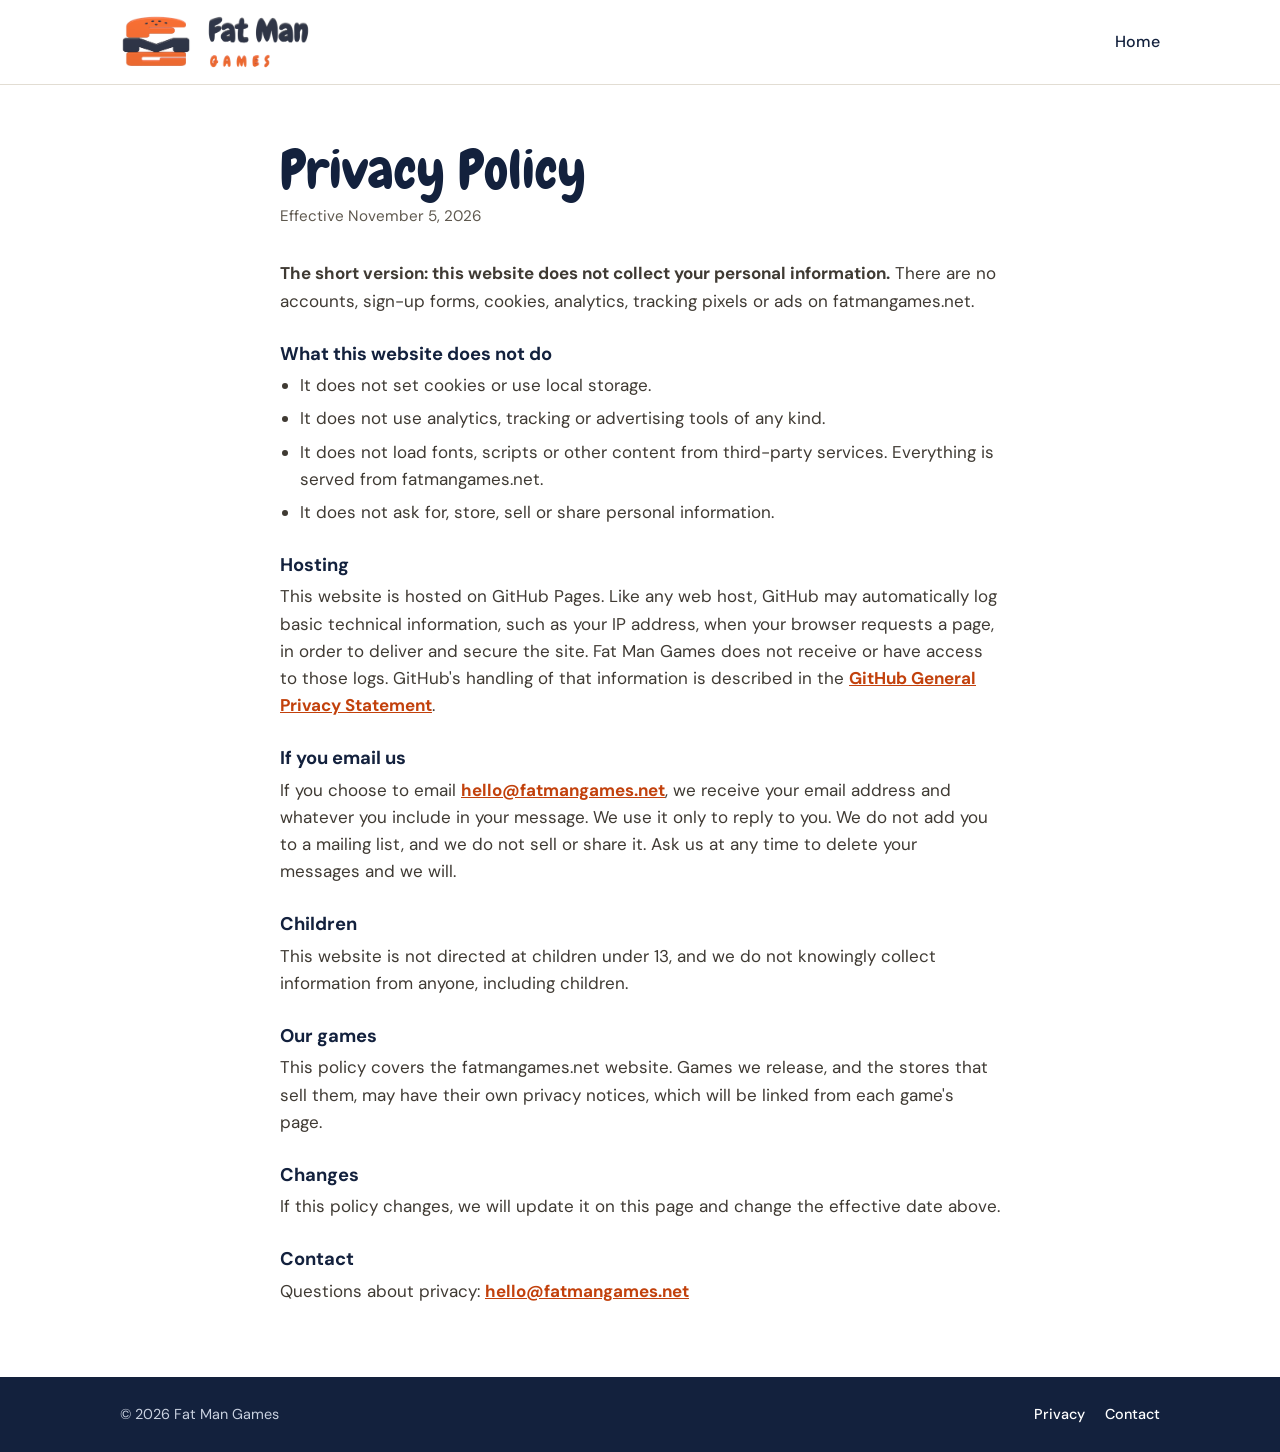
==== privacy.html @ a4a8132a "Add privacy policy, robots.txt and sitemap; self-host fonts; new hero animation" ====
<!doctype html>
<html lang="en">
<head>
<meta charset="utf-8">
<meta name="viewport" content="width=device-width,initial-scale=1">
<title>Privacy Policy · Fat Man Games</title>
<meta name="description" content="Privacy policy for fatmangames.net. This website does not collect personal information.">
<link rel="icon" href="logos/fmg3d-browser-icon-300.png">
<meta name="robots" content="index, follow, noai, noimageai">
<link rel="stylesheet" href="site.css">
</head>
<body>
<div class="fmg">
  <header class="sq-head"><div class="fmg-in">
    <a class="sq-logo" href="/" aria-label="Fat Man Games home"><img src="logos/fmg3d-logo-horizontal.png" alt="Fat Man Games" width="480" height="141"></a>
    <ul class="sq-nav"><li><a href="/">Home</a></li></ul>
  </div></header>

  <main class="fmg-doc">
    <div class="fmg-in">
      <h1>Privacy Policy</h1>
      <p class="fmg-date">Effective November 5, 2026</p>

      <p><strong>The short version: this website does not collect your personal information.</strong> There are no accounts, sign-up forms, cookies, analytics, tracking pixels or ads on fatmangames.net.</p>

      <h2>What this website does not do</h2>
      <ul>
        <li>It does not set cookies or use local storage.</li>
        <li>It does not use analytics, tracking or advertising tools of any kind.</li>
        <li>It does not load fonts, scripts or other content from third-party services. Everything is served from fatmangames.net.</li>
        <li>It does not ask for, store, sell or share personal information.</li>
      </ul>

      <h2>Hosting</h2>
      <p>This website is hosted on GitHub Pages. Like any web host, GitHub may automatically log basic technical information, such as your IP address, when your browser requests a page, in order to deliver and secure the site. Fat Man Games does not receive or have access to those logs. GitHub's handling of that information is described in the <a href="https://docs.github.com/site-policy/privacy-policies/github-general-privacy-statement">GitHub General Privacy Statement</a>.</p>

      <h2>If you email us</h2>
      <p>If you choose to email <a href="mailto:hello@fatmangames.net">hello@fatmangames.net</a>, we receive your email address and whatever you include in your message. We use it only to reply to you. We do not add you to a mailing list, and we do not sell or share it. Ask us at any time to delete your messages and we will.</p>

      <h2>Children</h2>
      <p>This website is not directed at children under 13, and we do not knowingly collect information from anyone, including children.</p>

      <h2>Our games</h2>
      <p>This policy covers the fatmangames.net website. Games we release, and the stores that sell them, may have their own privacy notices, which will be linked from each game's page.</p>

      <h2>Changes</h2>
      <p>If this policy changes, we will update it on this page and change the effective date above.</p>

      <h2>Contact</h2>
      <p>Questions about privacy: <a href="mailto:hello@fatmangames.net">hello@fatmangames.net</a></p>
    </div>
  </main>

  <footer class="fmg-foot">
    <div class="fmg-in"><span>© 2026 Fat Man Games</span><nav><a href="privacy.html">Privacy</a><a href="mailto:hello@fatmangames.net">Contact</a></nav></div>
  </footer>
</div>
</body>
</html>
---- site.css ----
/* Fonts are served from this site; no third-party requests. */
@font-face{font-family:"Chewy";src:url(fonts/chewy-400.woff2) format("woff2");font-weight:400;font-display:swap}
@font-face{font-family:"DM Sans";src:url(fonts/dm-sans-400.woff2) format("woff2");font-weight:400;font-display:swap}
@font-face{font-family:"DM Sans";src:url(fonts/dm-sans-500.woff2) format("woff2");font-weight:500;font-display:swap}
@font-face{font-family:"DM Sans";src:url(fonts/dm-sans-700.woff2) format("woff2");font-weight:700;font-display:swap}

html,body{margin:0;background:#FFFFFF;color-scheme:light}

.fmg{--navy:#13213D;--orange:#FF6B1A;--orange-text:#C2410C;--cream:#F3F1EC;--white:#FFFFFF;--soft:#5E584E;--line:#E2DDD3;
  font-family:"DM Sans",system-ui,sans-serif;font-size:17px;line-height:1.6;color:var(--navy);background:var(--white);text-align:left;
  min-height:100vh;display:flex;flex-direction:column}
.fmg *{box-sizing:border-box}
.fmg h1,.fmg h2,.fmg h3{font-family:"Chewy",system-ui,sans-serif;font-weight:400;letter-spacing:0;line-height:1.05;margin:0;color:inherit;text-transform:none}
.fmg p{margin:0}
.fmg a{color:inherit}
.fmg-in{max-width:1080px;margin:0 auto;padding:0 20px}

/* header */
.sq-head{background:#FFFFFF;border-bottom:1px solid var(--line)}
.sq-head .fmg-in{display:flex;align-items:center;justify-content:space-between;gap:16px;padding-top:14px;padding-bottom:14px;flex-wrap:wrap}
.sq-logo{display:flex;align-items:center;text-decoration:none}
.sq-logo img{height:56px;width:auto;display:block}
.sq-nav{display:flex;gap:22px;list-style:none;margin:0;padding:0;font-weight:500;font-size:16px}
.sq-nav a{color:var(--navy);text-decoration:none}
.sq-nav a:hover{color:var(--orange-text)}

/* hero */
.fmg-hero{background:#111F3C;color:var(--white);padding:56px 0 80px;text-align:center}
.fmg-hero .fmg-mark{width:min(360px,74vw);height:auto;display:block;margin:0 auto 8px}
.fmg-word{display:flex;flex-direction:column;align-items:center;font-size:clamp(3.2rem,9vw,5.6rem)}
.fmg-word span{font-size:.44em;letter-spacing:.45em;margin-right:-.45em;margin-top:.1em;color:var(--orange)}
.fmg-hero p{max-width:34em;margin:18px auto 30px;color:#C9D1E0;font-size:1.1rem}
.fmg-btn{display:inline-block;background:var(--orange);color:var(--navy)!important;font-weight:700;text-decoration:none;padding:14px 28px;border-radius:999px;font-size:1rem}
.fmg-btn:hover{background:#FF8640}
.fmg-btn:focus-visible{outline:3px solid var(--white);outline-offset:3px}

/* about */
.fmg-about{padding:72px 0}
.fmg-about .fmg-in{display:grid;grid-template-columns:minmax(0,1fr) minmax(0,1.3fr);gap:40px;align-items:start}
.fmg-about h2{font-size:clamp(2.2rem,5vw,3rem)}
.fmg-about p+p{margin-top:14px}
.fmg-about p{color:var(--soft)}
.fmg-about a{color:var(--orange-text);font-weight:700}

/* text pages (privacy) */
.fmg-doc{padding:56px 0 72px;flex:1}
.fmg-doc .fmg-in{max-width:760px}
.fmg-doc h1{font-size:clamp(2.4rem,6vw,3.4rem);margin-bottom:6px}
.fmg-doc .fmg-date{color:var(--soft);font-size:.95rem;margin-bottom:32px}
.fmg-doc h2{font-family:"DM Sans",system-ui,sans-serif;font-weight:700;font-size:1.15rem;margin:30px 0 8px}
.fmg-doc p,.fmg-doc li{color:#3F3A33}
.fmg-doc ul{margin:8px 0 0;padding-left:1.2em}
.fmg-doc li+li{margin-top:6px}
.fmg-doc a{color:var(--orange-text);font-weight:700}

/* footer */
.fmg-foot{background:var(--navy);color:#C9D1E0;padding:26px 0;font-size:.9rem;margin-top:auto}
.fmg-foot .fmg-in{display:flex;justify-content:space-between;gap:12px;flex-wrap:wrap}
.fmg-foot a{color:#FFFFFF;text-decoration:none;font-weight:500}
.fmg-foot a:hover{text-decoration:underline}
.fmg-foot nav{display:flex;gap:20px}

@media (max-width:860px){
  .fmg-about .fmg-in{grid-template-columns:1fr;gap:14px}
  .fmg-hero{padding:40px 0 60px}
  .fmg-about{padding:52px 0}
}
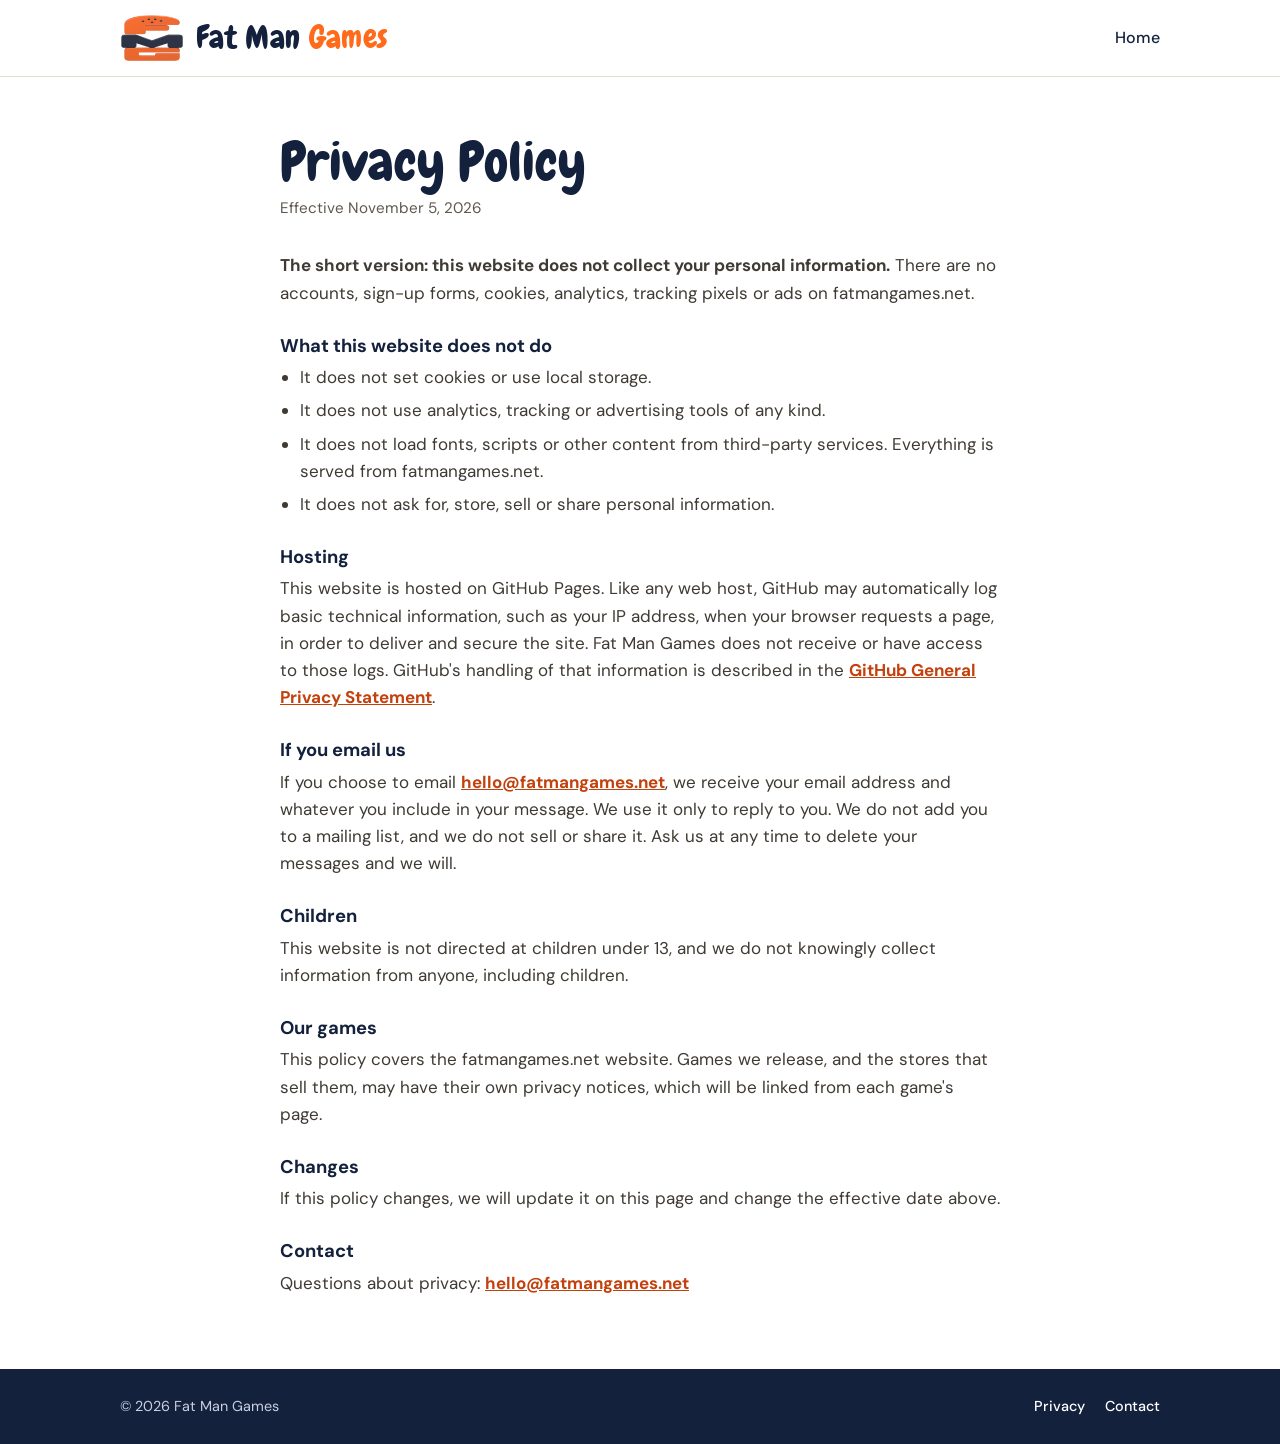
==== commit 79941640: "Header: burger mark with Fat Man Games on one line" ====
--- a/privacy.html
+++ b/privacy.html
@@ -12,7 +12,7 @@
 <body>
 <div class="fmg">
   <header class="sq-head"><div class="fmg-in">
-    <a class="sq-logo" href="/" aria-label="Fat Man Games home"><img src="logos/fmg3d-logo-horizontal.png" alt="Fat Man Games" width="480" height="141"></a>
+    <a class="sq-logo" href="/" aria-label="Fat Man Games home"><img src="logos/fmg3d-mark-small.png" alt="" width="240" height="180"><span class="sq-word">Fat Man <span>Games</span></span></a>
     <ul class="sq-nav"><li><a href="/">Home</a></li></ul>
   </div></header>
 
--- a/site.css
+++ b/site.css
@@ -18,8 +18,11 @@
 /* header */
 .sq-head{background:#FFFFFF;border-bottom:1px solid var(--line)}
 .sq-head .fmg-in{display:flex;align-items:center;justify-content:space-between;gap:16px;padding-top:14px;padding-bottom:14px;flex-wrap:wrap}
-.sq-logo{display:flex;align-items:center;text-decoration:none}
-.sq-logo img{height:56px;width:auto;display:block}
+.sq-logo{display:flex;align-items:center;gap:12px;text-decoration:none}
+.sq-logo img{height:48px;width:auto;display:block}
+.sq-word{font-family:"Chewy",system-ui,sans-serif;font-size:32px;line-height:1;color:var(--navy);white-space:nowrap;letter-spacing:.01em}
+.sq-word span{color:var(--orange)}
+@media (max-width:420px){.sq-logo img{height:38px}.sq-word{font-size:25px}}
 .sq-nav{display:flex;gap:22px;list-style:none;margin:0;padding:0;font-weight:500;font-size:16px}
 .sq-nav a{color:var(--navy);text-decoration:none}
 .sq-nav a:hover{color:var(--orange-text)}
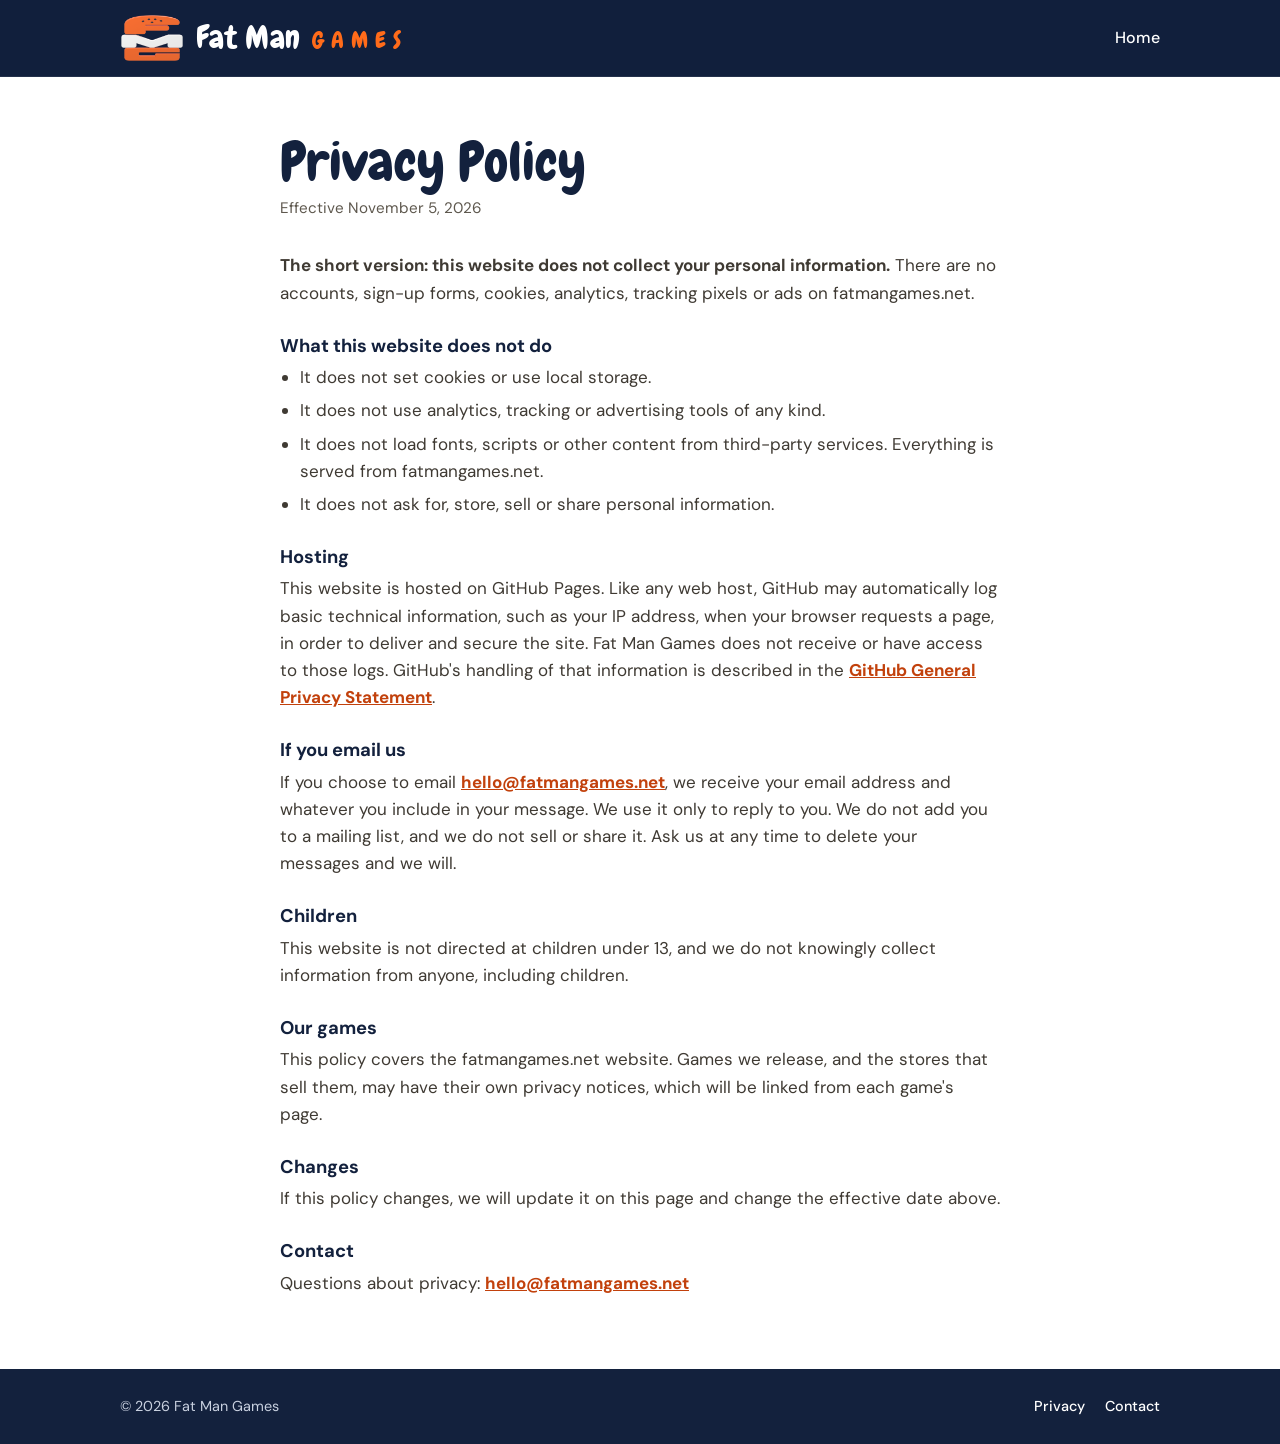
==== commit d22ce5da: "Navy header with white and orange wordmark" ====
--- a/privacy.html
+++ b/privacy.html
@@ -12,7 +12,7 @@
 <body>
 <div class="fmg">
   <header class="sq-head"><div class="fmg-in">
-    <a class="sq-logo" href="/" aria-label="Fat Man Games home"><img src="logos/fmg3d-mark-small.png" alt="" width="240" height="180"><span class="sq-word">Fat Man <span>Games</span></span></a>
+    <a class="sq-logo" href="/" aria-label="Fat Man Games home"><img src="logos/fmg3d-mark-small-white.png" alt="" width="240" height="180"><span class="sq-word">Fat Man <span>GAMES</span></span></a>
     <ul class="sq-nav"><li><a href="/">Home</a></li></ul>
   </div></header>
 
--- a/site.css
+++ b/site.css
@@ -16,16 +16,16 @@
 .fmg-in{max-width:1080px;margin:0 auto;padding:0 20px}
 
 /* header */
-.sq-head{background:#FFFFFF;border-bottom:1px solid var(--line)}
+.sq-head{background:#111F3C;border-bottom:1px solid rgba(255,255,255,.08)}
 .sq-head .fmg-in{display:flex;align-items:center;justify-content:space-between;gap:16px;padding-top:14px;padding-bottom:14px;flex-wrap:wrap}
 .sq-logo{display:flex;align-items:center;gap:12px;text-decoration:none}
 .sq-logo img{height:48px;width:auto;display:block}
-.sq-word{font-family:"Chewy",system-ui,sans-serif;font-size:32px;line-height:1;color:var(--navy);white-space:nowrap;letter-spacing:.01em}
-.sq-word span{color:var(--orange)}
+.sq-word{font-family:"Chewy",system-ui,sans-serif;font-size:32px;line-height:1;color:#FFFFFF;white-space:nowrap;letter-spacing:.01em}
+.sq-word span{color:var(--orange);font-size:.72em;letter-spacing:.3em;margin-left:.15em}
 @media (max-width:420px){.sq-logo img{height:38px}.sq-word{font-size:25px}}
 .sq-nav{display:flex;gap:22px;list-style:none;margin:0;padding:0;font-weight:500;font-size:16px}
-.sq-nav a{color:var(--navy);text-decoration:none}
-.sq-nav a:hover{color:var(--orange-text)}
+.sq-nav a{color:#FFFFFF;text-decoration:none}
+.sq-nav a:hover{color:var(--orange)}
 
 /* hero */
 .fmg-hero{background:#111F3C;color:var(--white);padding:56px 0 80px;text-align:center}
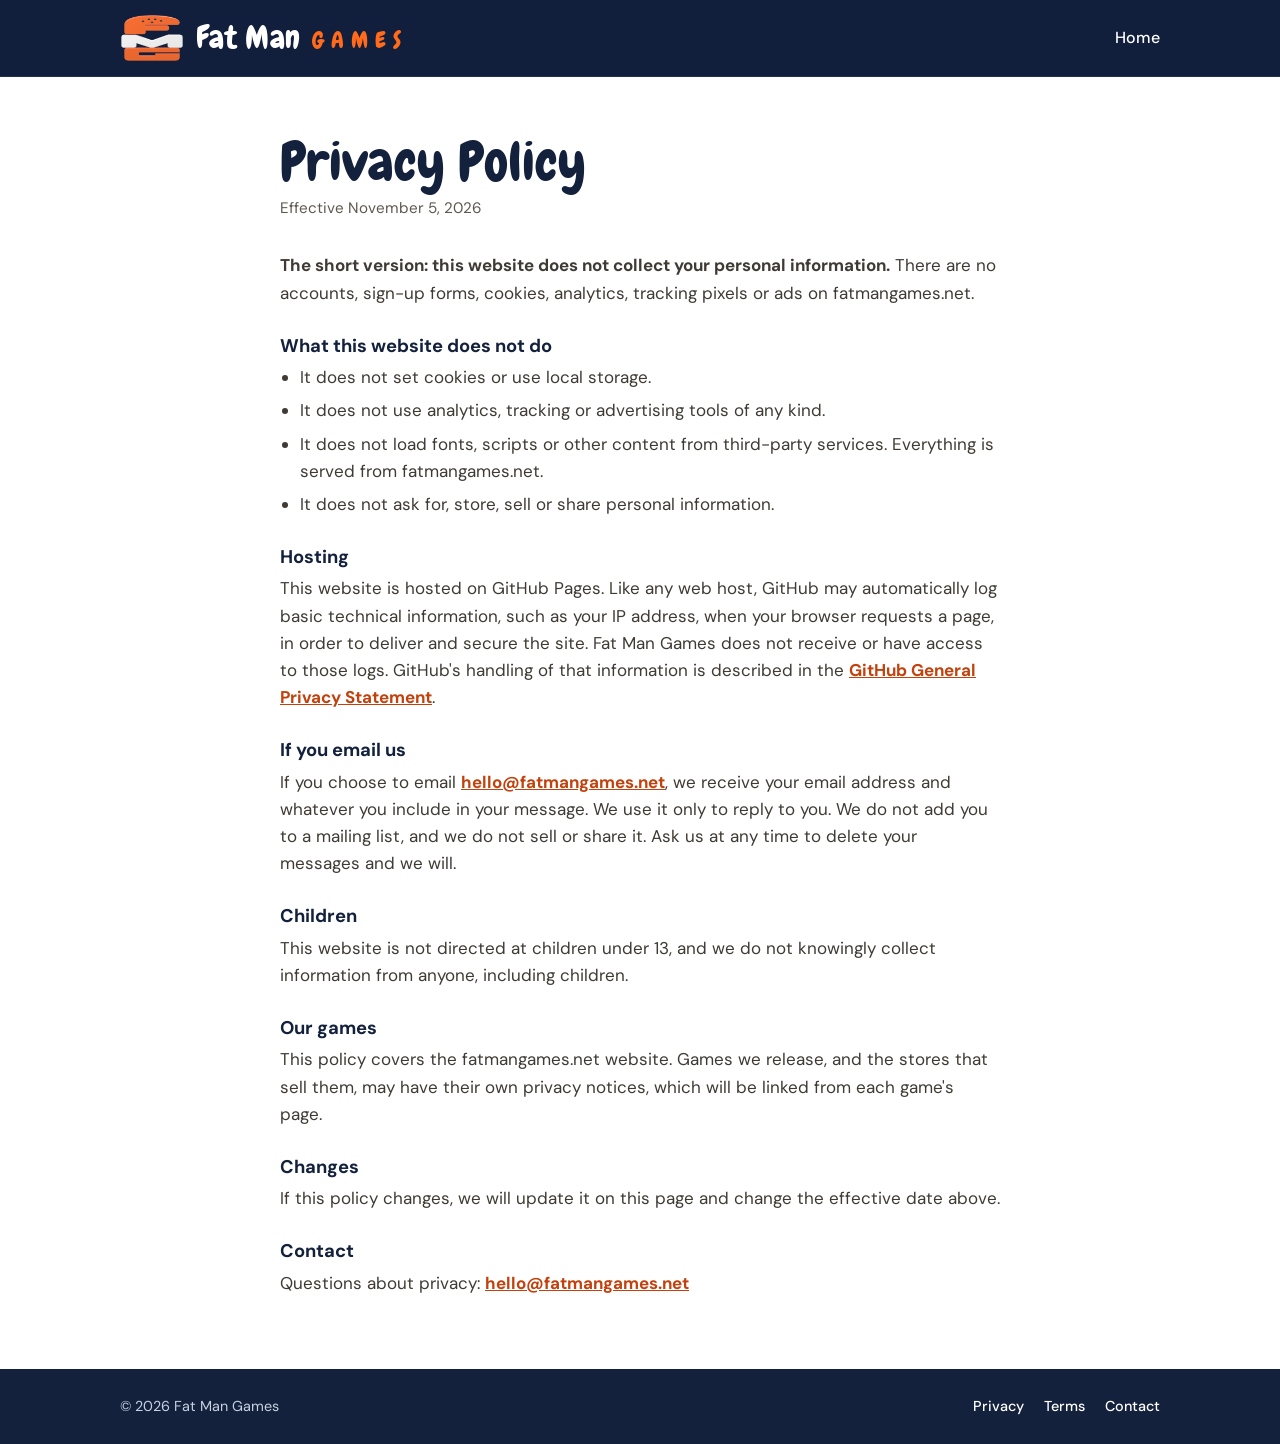
==== commit 6d087483: "Add terms of use" ====
--- a/privacy.html
+++ b/privacy.html
@@ -52,7 +52,7 @@
   </main>
 
   <footer class="fmg-foot">
-    <div class="fmg-in"><span>© 2026 Fat Man Games</span><nav><a href="privacy.html">Privacy</a><a href="mailto:hello@fatmangames.net">Contact</a></nav></div>
+    <div class="fmg-in"><span>© 2026 Fat Man Games</span><nav><a href="privacy.html">Privacy</a><a href="terms.html">Terms</a><a href="mailto:hello@fatmangames.net">Contact</a></nav></div>
   </footer>
 </div>
 </body>
--- a/site.css
+++ b/site.css
@@ -52,6 +52,7 @@
 .fmg-doc .fmg-date{color:var(--soft);font-size:.95rem;margin-bottom:32px}
 .fmg-doc h2{font-family:"DM Sans",system-ui,sans-serif;font-weight:700;font-size:1.15rem;margin:30px 0 8px}
 .fmg-doc p,.fmg-doc li{color:#3F3A33}
+.fmg-doc p+p{margin-top:12px}
 .fmg-doc ul{margin:8px 0 0;padding-left:1.2em}
 .fmg-doc li+li{margin-top:6px}
 .fmg-doc a{color:var(--orange-text);font-weight:700}
